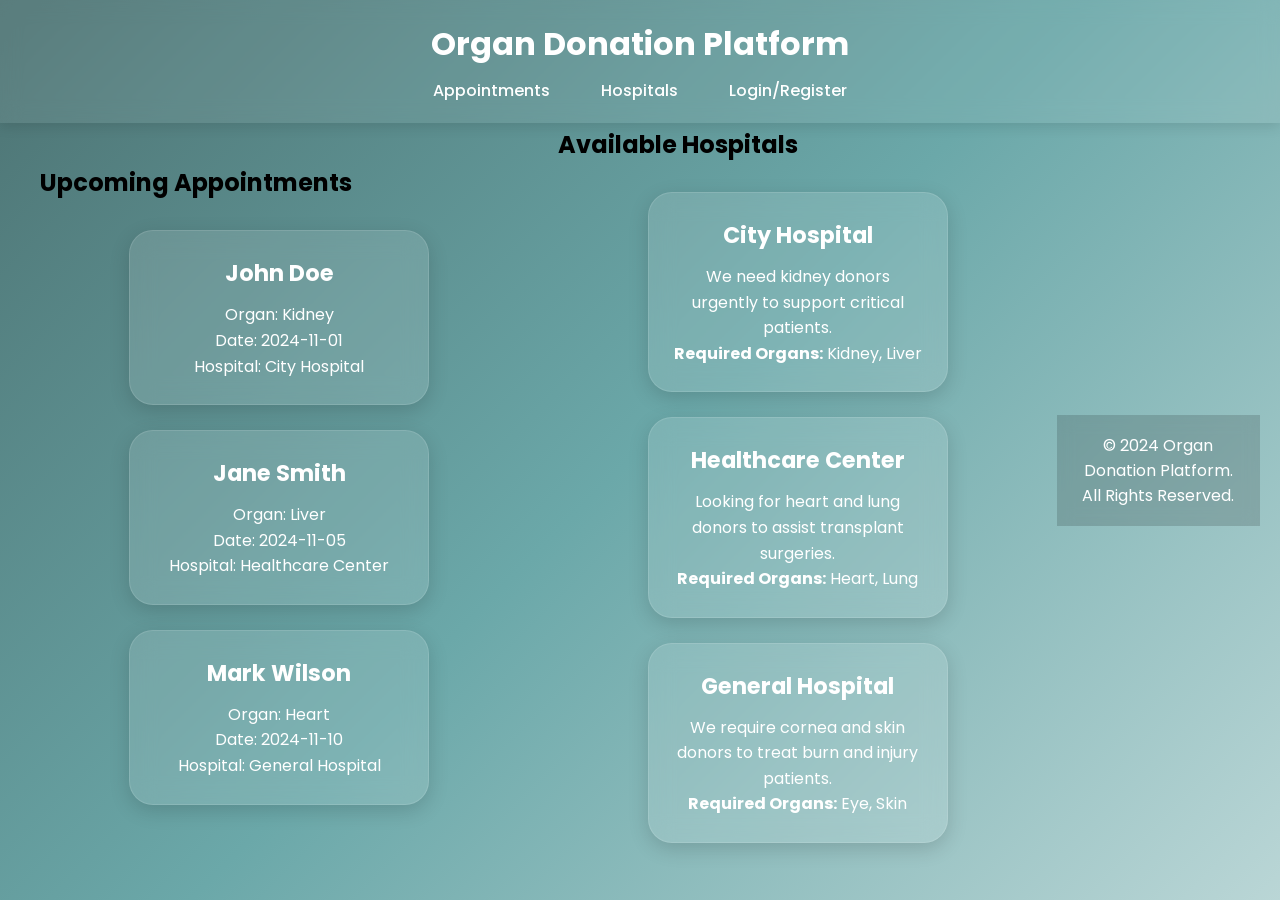
==== dashboard.html @ 4ca78e94 "Organ Donation Management System" ====
<!DOCTYPE html>
<html lang="en">
<head>
    <meta charset="UTF-8">
    <meta name="viewport" content="width=device-width, initial-scale=1.0">
    <title>Organ Donation Platform</title>
    <link rel="stylesheet" href="style.css">
    <link rel="preconnect" href="https://fonts.googleapis.com">
    <link rel="preconnect" href="https://fonts.gstatic.com" crossorigin>
    <link href="https://fonts.googleapis.com/css2?family=Nunito+Sans:wght@400;600&display=swap" rel="stylesheet">
    <link rel="shortcut icon" href="favicon.ico" type="image/x-icon">
</head>
<body>
    <header>
        <h1>Organ Donation Platform</h1>
        <nav>
            <ul>
                <li><a href="#appointments">Appointments</a></li>
                <li><a href="#hospitals">Hospitals</a></li>
                <li><a href="login.html">Login/Register</a></li>
            </ul>
        </nav>
    </header>

    <section id="appointments" class="section-container">
        <h2>Upcoming Appointments</h2>
        <div class="appointment-list" id="appointment-list">
            <!-- Appointments will be populated here by JavaScript -->
        </div>
    </section>

    <section id="hospitals" class="section-container">
        <h2>Available Hospitals</h2>
        <div class="hospital-list" id="hospital-list">
            <!-- Hospitals will be populated here by JavaScript -->
        </div>
    </section>

    <footer>
        <p>&copy; 2024 Organ Donation Platform. All Rights Reserved.</p>
    </footer>

    <script src="script.js"></script>
</body>
</html>
---- style.css ----
@import url('https://fonts.googleapis.com/css2?family=Poppins:wght@300;400;500;600;700&display=swap');

*{
    margin: 0;
    padding: 0;
    box-sizing: border-box;
}

body{

    font-family: "Poppins", sans-serif;

    min-height: 100vh;

    display: flex;

    justify-content: center;

    align-items: center;

    background:
        linear-gradient(
            135deg,
            #4c7272,
            #6ba8a9,
            #bad6d6
        );

    overflow-x: hidden;

    padding: 20px;
}

.auth-container{

    width: 100%;

    display: flex;

    justify-content: center;

    align-items: center;
}

.auth-card{

    width: 100%;

    max-width: 430px;

    padding: 40px;

    border-radius: 28px;

    background: rgba(255,255,255,0.12);

    backdrop-filter: blur(15px);

    -webkit-backdrop-filter: blur(15px);

    border: 1px solid rgba(255,255,255,0.15);

    box-shadow:
        0 8px 32px rgba(0,0,0,0.25);

    text-align: center;

    transition: 0.4s ease;
}

.auth-card:hover{

    transform: translateY(-5px);

    box-shadow:
        0 12px 35px rgba(0,0,0,0.3);
}

.auth-card h1{

    color: white;

    font-size: 2.1rem;

    margin-bottom: 10px;

    font-weight: 700;

    letter-spacing: 1px;
}

.subtitle{

    color: rgba(255,255,255,0.8);

    font-size: 15px;

    margin-bottom: 30px;
}

form{

    display: flex;

    flex-direction: column;

    gap: 18px;
}

form input{

    width: 100%;

    padding: 16px 18px;

    border: none;

    border-radius: 16px;

    background: rgba(255,255,255,0.12);

    color: white;

    font-size: 15px;

    outline: none;

    transition: 0.3s ease;
}

form input::placeholder{

    color: rgba(255,255,255,0.7);
}

form input:focus{

    background: rgba(255,255,255,0.18);

    box-shadow:
        0 0 0 3px rgba(255,255,255,0.15);
}

form button{

    width: 100%;

    padding: 16px;

    border: none;

    border-radius: 16px;

    background: white;

    color: #333;

    font-size: 16px;

    font-weight: 700;

    cursor: pointer;

    transition: 0.3s ease;
}

form button:hover{

    transform: translateY(-2px);

    background: #f1f1f1;

    box-shadow:
        0 10px 20px rgba(0,0,0,0.2);
}

.switch-text{

    margin-top: 25px;

    color: rgba(255,255,255,0.85);

    font-size: 14px;
}

.switch-text a{

    color: white;

    text-decoration: none;

    font-weight: 600;

    transition: 0.3s ease;
}

.switch-text a:hover{

    text-decoration: underline;
}

header{

    position: fixed;

    top: 0;

    width: 100%;

    padding: 20px;

    text-align: center;

    background: rgba(255,255,255,0.08);

    backdrop-filter: blur(10px);

    color: white;

    box-shadow:
        0 4px 12px rgba(0,0,0,0.1);
}

header h1{

    font-size: 2rem;

    font-weight: 700;
}

nav ul{

    display: flex;

    justify-content: center;

    align-items: center;

    gap: 15px;

    list-style: none;

    margin-top: 10px;

    flex-wrap: wrap;
}

nav a{

    text-decoration: none;

    color: white;

    padding: 10px 18px;

    border-radius: 12px;

    transition: 0.3s ease;

    font-weight: 500;
}

nav a:hover{

    background: rgba(255,255,255,0.15);

    transform: translateY(-2px);
}

.section-container{

    width: 100%;

    max-width: 1200px;

    margin: auto;

    padding: 100px 20px 30px;
}

.appointment-list,
.hospital-list{

    display: flex;

    flex-wrap: wrap;

    justify-content: center;

    gap: 25px;

    margin-top: 30px;
}

.card{

    width: 300px;

    padding: 25px;

    border-radius: 24px;

    background: rgba(255,255,255,0.12);

    backdrop-filter: blur(12px);

    border: 1px solid rgba(255,255,255,0.12);

    box-shadow:
        0 6px 20px rgba(0,0,0,0.15);

    text-align: center;

    color: white;

    transition: 0.3s ease;
}

.card:hover{

    transform: translateY(-6px);

    background: rgba(255,255,255,0.18);

    box-shadow:
        0 12px 25px rgba(0,0,0,0.2);
}

.card h3{

    margin-bottom: 12px;

    font-size: 1.4rem;

    font-weight: 700;
}

.card p{

    line-height: 1.6;
}


footer{

    margin-top: 40px;

    padding: 18px;

    text-align: center;

    background: rgba(0,0,0,0.15);

    backdrop-filter: blur(8px);

    color: white;
}

@media(max-width: 768px){

    .auth-card{

        padding: 30px;
    }

    .card{

        width: 100%;
    }

    header h1{

        font-size: 1.6rem;
    }

    nav ul{

        gap: 8px;
    }

    nav a{

        padding: 8px 12px;
    }
}

@media(max-width: 480px){

    .auth-card{

        padding: 25px 20px;
    }

    .auth-card h1{

        font-size: 1.7rem;
    }

    form input{

        padding: 14px 16px;
    }

    form button{

        padding: 14px;
    }
}
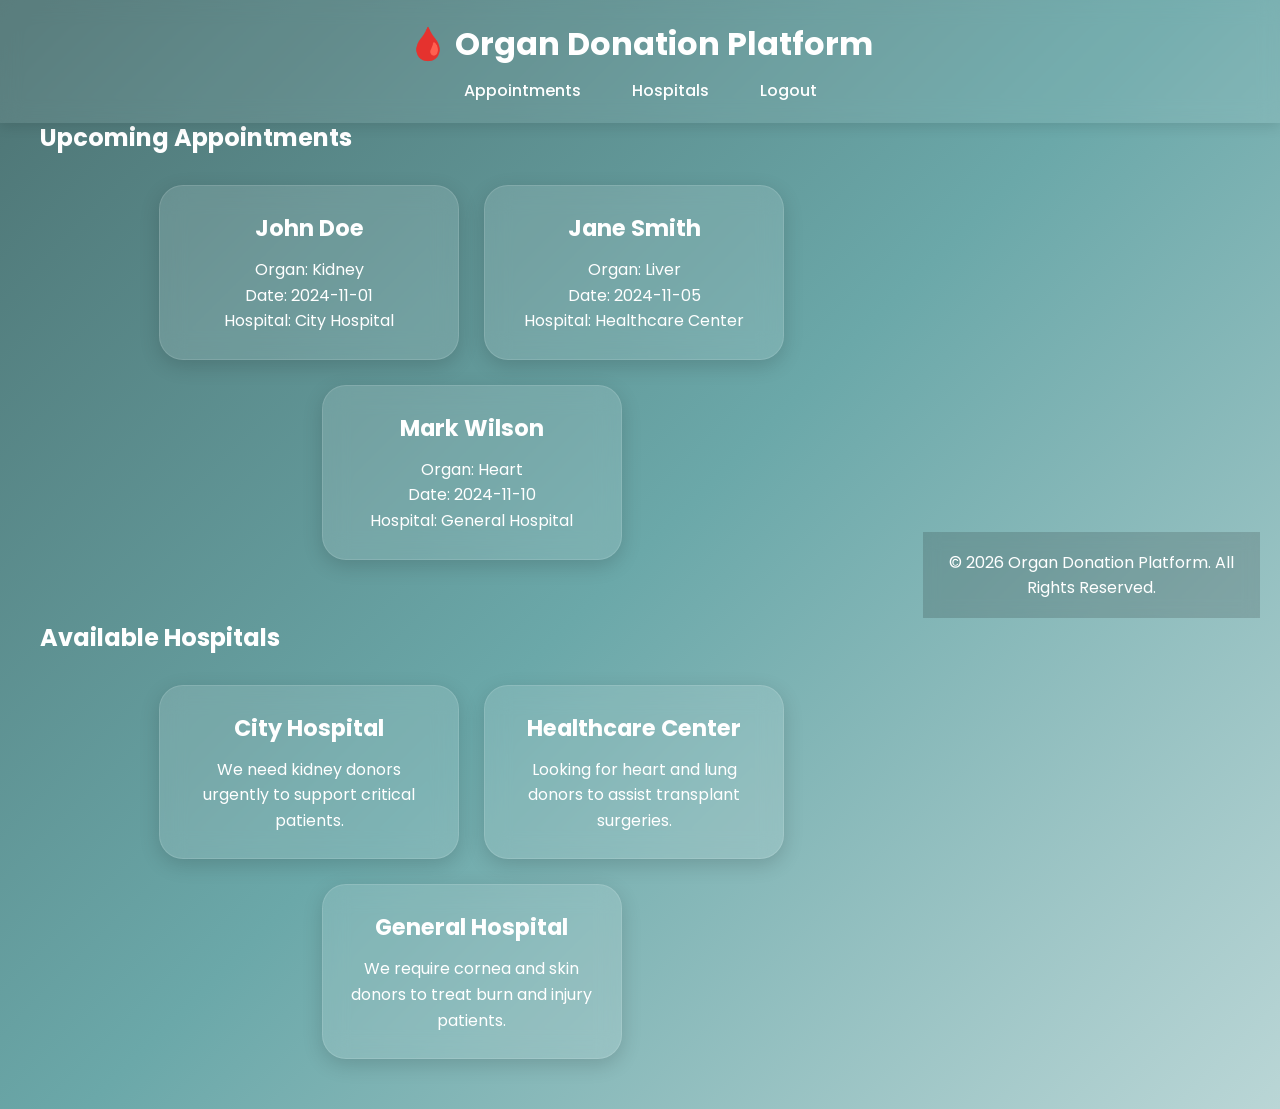
==== commit ac994c92: "Organ Donation Management System" ====
--- a/dashboard.html
+++ b/dashboard.html
@@ -1,45 +1,198 @@
 <!DOCTYPE html>
 <html lang="en">
+
 <head>
+
     <meta charset="UTF-8">
-    <meta name="viewport" content="width=device-width, initial-scale=1.0">
-    <title>Organ Donation Platform</title>
-    <link rel="stylesheet" href="style.css">
-    <link rel="preconnect" href="https://fonts.googleapis.com">
-    <link rel="preconnect" href="https://fonts.gstatic.com" crossorigin>
-    <link href="https://fonts.googleapis.com/css2?family=Nunito+Sans:wght@400;600&display=swap" rel="stylesheet">
-    <link rel="shortcut icon" href="favicon.ico" type="image/x-icon">
+
+    <meta
+        name="viewport"
+        content="width=device-width, initial-scale=1.0"
+    >
+
+    <title>Organ Donation Dashboard</title>
+
+    <link
+        rel="stylesheet"
+        href="style.css"
+    >
+
 </head>
+
 <body>
+
+    <!-- HEADER -->
+
     <header>
-        <h1>Organ Donation Platform</h1>
+
+        <h1>
+            🩸 Organ Donation Platform
+        </h1>
+
         <nav>
+
             <ul>
-                <li><a href="#appointments">Appointments</a></li>
-                <li><a href="#hospitals">Hospitals</a></li>
-                <li><a href="login.html">Login/Register</a></li>
+
+                <li>
+                    <a href="#">
+                        Appointments
+                    </a>
+                </li>
+
+                <li>
+                    <a href="#">
+                        Hospitals
+                    </a>
+                </li>
+
+                <li>
+                    <a href="index.html">
+                        Logout
+                    </a>
+                </li>
+
             </ul>
+
         </nav>
+
     </header>
 
-    <section id="appointments" class="section-container">
-        <h2>Upcoming Appointments</h2>
-        <div class="appointment-list" id="appointment-list">
-            <!-- Appointments will be populated here by JavaScript -->
+    <!-- MAIN SECTION -->
+
+    <div class="section-container">
+
+        <!-- APPOINTMENTS -->
+
+        <h2 style="color:white; margin-bottom:20px;">
+            Upcoming Appointments
+        </h2>
+
+        <div class="appointment-list">
+
+            <div class="card">
+
+                <h3>
+                    John Doe
+                </h3>
+
+                <p>
+                    Organ: Kidney
+                </p>
+
+                <p>
+                    Date: 2024-11-01
+                </p>
+
+                <p>
+                    Hospital: City Hospital
+                </p>
+
+            </div>
+
+            <div class="card">
+
+                <h3>
+                    Jane Smith
+                </h3>
+
+                <p>
+                    Organ: Liver
+                </p>
+
+                <p>
+                    Date: 2024-11-05
+                </p>
+
+                <p>
+                    Hospital: Healthcare Center
+                </p>
+
+            </div>
+
+            <div class="card">
+
+                <h3>
+                    Mark Wilson
+                </h3>
+
+                <p>
+                    Organ: Heart
+                </p>
+
+                <p>
+                    Date: 2024-11-10
+                </p>
+
+                <p>
+                    Hospital: General Hospital
+                </p>
+
+            </div>
+
         </div>
-    </section>
 
-    <section id="hospitals" class="section-container">
-        <h2>Available Hospitals</h2>
-        <div class="hospital-list" id="hospital-list">
-            <!-- Hospitals will be populated here by JavaScript -->
+        <!-- HOSPITALS -->
+
+        <h2
+            style="
+                color:white;
+                margin-top:60px;
+                margin-bottom:20px;
+            "
+        >
+            Available Hospitals
+        </h2>
+
+        <div class="hospital-list">
+
+            <div class="card">
+
+                <h3>
+                    City Hospital
+                </h3>
+
+                <p>
+                    We need kidney donors urgently to support critical patients.
+                </p>
+
+            </div>
+
+            <div class="card">
+
+                <h3>
+                    Healthcare Center
+                </h3>
+
+                <p>
+                    Looking for heart and lung donors to assist transplant surgeries.
+                </p>
+
+            </div>
+
+            <div class="card">
+
+                <h3>
+                    General Hospital
+                </h3>
+
+                <p>
+                    We require cornea and skin donors to treat burn and injury patients.
+                </p>
+
+            </div>
+
         </div>
-    </section>
+
+    </div>
+
+    <!-- FOOTER -->
 
     <footer>
-        <p>&copy; 2024 Organ Donation Platform. All Rights Reserved.</p>
+
+        © 2026 Organ Donation Platform.
+        All Rights Reserved.
+
     </footer>
 
-    <script src="script.js"></script>
 </body>
 </html>
